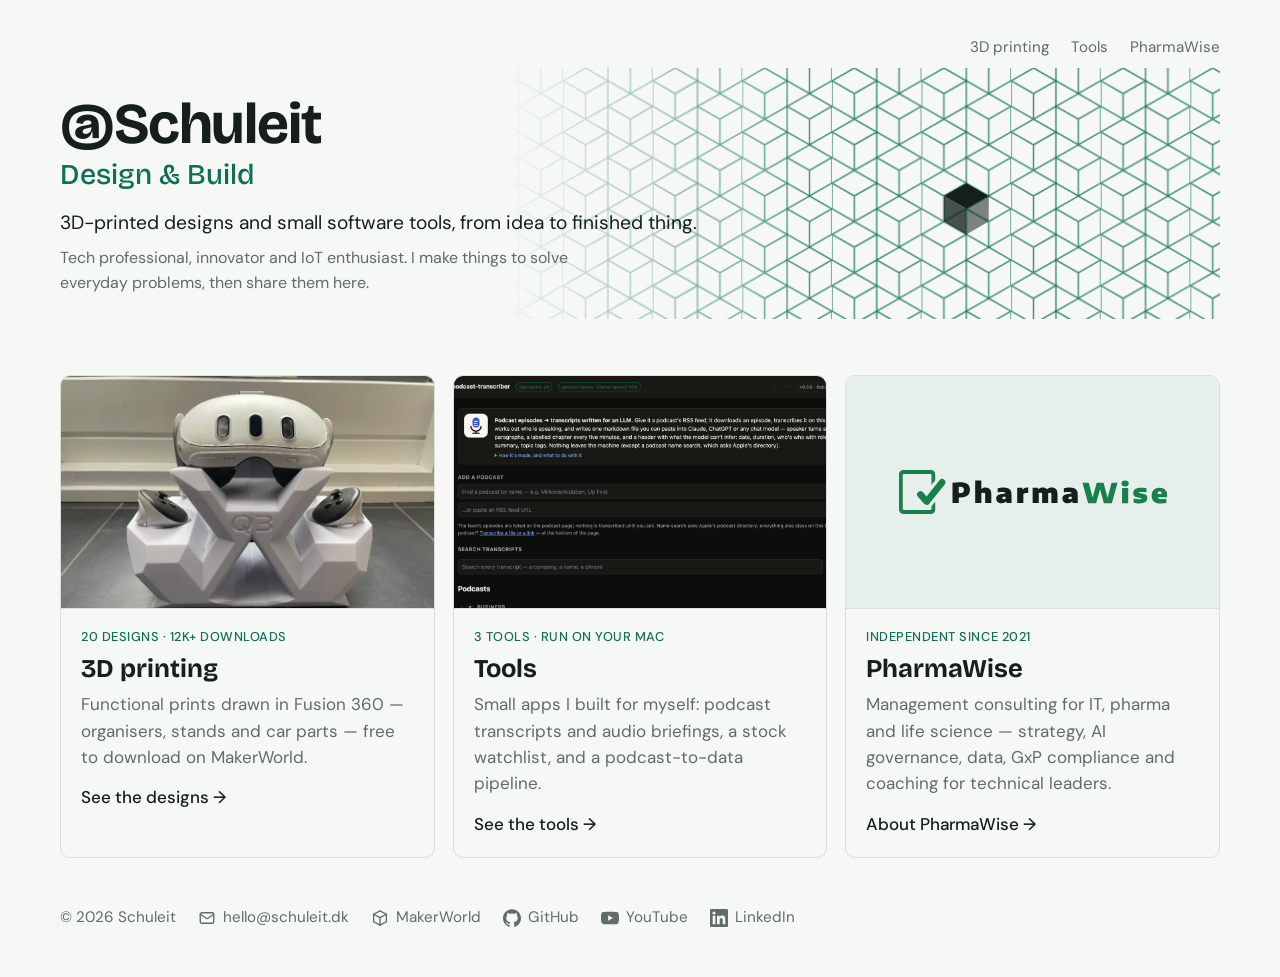
==== index.html @ fc560d5f "Split the one-pager into a front door and section pages - index.html: hero + three doors (3D printin" ====
<!DOCTYPE html>
<html lang="en">
<head>
  <meta charset="UTF-8">
  <meta name="viewport" content="width=device-width, initial-scale=1">
  <title>@Schuleit · Design &amp; Build</title>
  <meta name="description" content="Alex Schuleit — 3D-printed designs, small software tools, and PharmaWise consulting for IT, pharma and life science.">

  <link rel="preconnect" href="https://fonts.googleapis.com">
  <link rel="preconnect" href="https://fonts.gstatic.com" crossorigin>
  <link href="https://fonts.googleapis.com/css2?family=Bricolage+Grotesque:opsz,wght@12..96,500;12..96,700&family=DM+Sans:ital,wght@0,400;0,500;1,400&display=swap" rel="stylesheet">
  <link rel="stylesheet" href="/site.css">
</head>
<body>
  <div class="wrap">
    <nav class="topnav" aria-label="Site">
      <a class="home" href="/" aria-current="page">@Schuleit</a>
      <a href="/3d-printing/">3D printing</a>
      <a href="/tools/">Tools</a>
      <a href="/pharmawise/">PharmaWise</a>
    </nav>

    <header>
      <div class="grid-bg" aria-hidden="true">
        <svg viewBox="0 0 700 236" preserveAspectRatio="xMaxYMid slice">
          <defs>
            <pattern id="cubes" width="84" height="48" patternUnits="userSpaceOnUse">
              <path class="cubes" d="M21 0 L42 12 L21 24 L0 12 Z M0 12 L21 24 L21 48 L0 36 Z M42 12 L21 24 L21 48 L42 36 Z"/>
              <path class="cubes" d="M63 24 L84 36 L63 48 L42 36 Z M42 36 L63 48 L63 72 L42 60 Z M84 36 L63 48 L63 72 L84 60 Z"/>
              <path class="cubes" d="M63 -24 L84 -12 L63 0 L42 -12 Z M42 -12 L63 0 L63 24 L42 12 Z M84 -12 L63 0 L63 24 L84 12 Z"/>
            </pattern>
          </defs>
          <rect width="700" height="236" fill="url(#cubes)"/>
          <!-- the one lit cube -->
          <g transform="translate(441 108)">
            <path class="lit-top" d="M21 0 L42 12 L21 24 L0 12 Z"/>
            <path class="lit-l" d="M0 12 L21 24 L21 48 L0 36 Z"/>
            <path class="lit-r" d="M42 12 L21 24 L21 48 L42 36 Z"/>
          </g>
        </svg>
      </div>
      <h1>@Schuleit <span class="sub">Design &amp; Build</span></h1>
      <p class="lead">3D-printed designs and small software tools, from idea to finished thing.</p>
      <p class="bio">Tech professional, innovator and IoT enthusiast. I make things to solve everyday problems, then share them here.</p>
    </header>

    <ul class="doors">
      <li>
        <a href="/3d-printing/">
          <div class="pic"><img src="/img/quest-stand.webp" alt="Printed Meta Quest 2/3 stand" loading="lazy"></div>
          <div class="body">
            <span class="fact"><span class="mw-models">20</span> designs · <span class="mw-downloads">12k+</span> downloads</span>
            <h2>3D printing</h2>
            <p>Functional prints drawn in Fusion 360 — organisers, stands and car parts — free to download on MakerWorld.</p>
            <span class="go">See the designs →</span>
          </div>
        </a>
      </li>
      <li>
        <a href="/tools/">
          <div class="pic"><img src="/img/podcast-transcriber.png" alt="Podcast Transcriber web interface" loading="lazy"></div>
          <div class="body">
            <span class="fact">3 tools · run on your Mac</span>
            <h2>Tools</h2>
            <p>Small apps I built for myself: podcast transcripts and audio briefings, a stock watchlist, and a podcast-to-data pipeline.</p>
            <span class="go">See the tools →</span>
          </div>
        </a>
      </li>
      <li>
        <a href="/pharmawise/">
          <div class="pic"><svg class="pw-logo" viewBox="328 328 3440 564" role="img" aria-label="PharmaWise"><g transform="translate(328, 328) scale(34.4)" opacity="1"><g transform="scale(0.2214926077625299)" opacity="1"><g transform="translate(-5.004732274724023, -7.011909806100421) scale(0.9786336086671917)" class="pw-green"><path d="M61.611 68.798c-.197.246-.441.431-.658.653v4.498a2.075 2.075 0 0 1-2.07 2.083H13.622a2.085 2.085 0 0 1-2.083-2.083V16.043c0-1.146.939-2.075 2.083-2.075h45.261c1.143 0 2.07.929 2.07 2.075v16.72l6.434-8.071v-10.38c0-3.939-3.211-7.147-7.15-7.147h-47.97c-3.938 0-7.153 3.208-7.153 7.147v61.373c0 3.943 3.215 7.15 7.153 7.15h47.97c3.939 0 7.15-3.207 7.15-7.15V61.546l-5.776 7.252z"></path><path d="M52.627 67.384a5.778 5.778 0 0 1-4.348-1.993l-10.637-12.32a5.737 5.737 0 0 1 .601-8.094 5.733 5.733 0 0 1 8.093.588l6.109 7.075 22.217-27.854a5.715 5.715 0 0 1 8.061-.913 5.724 5.724 0 0 1 .912 8.063L57.113 65.21a5.755 5.755 0 0 1-4.373 2.174h-.113z"></path></g><g transform="translate(380.4523319110272, 55.85113451088905) scale(1)" class="pw-green"><path d="M-22.77 -34.53L-29.42 -9.17L-36.16 -34.53L-47.74 -34.53L-54.71 -9.64L-61.06 -34.53L-71.74 -34.53L-62.23 0L-48.79 0L-42.09 -23.52L-35.7 0L-22.24 0L-12.74 -34.53Z M-5.13 0L5.23 0L5.23 -25.66L-5.13 -25.66ZM-6.11 -33.08C-6.11 -29.8 -4.06 -28.16 0.05 -28.16C4.15 -28.16 6.21 -29.8 6.21 -33.08C6.21 -36.37 4.15 -38.01 0.05 -38.01C-4.06 -38.01 -6.11 -36.37 -6.11 -33.08Z M18.97 0.2C20.66 0.41 22.4 0.51 24.17 0.51C26.96 0.51 29.34 0.16 31.33 -0.54C33.33 -1.24 34.84 -2.24 35.88 -3.56C36.93 -4.87 37.45 -6.44 37.45 -8.26C37.45 -10.7 36.8 -12.51 35.51 -13.68C34.22 -14.86 32.28 -15.63 29.7 -16.01L24.64 -16.75C24.12 -16.83 23.77 -16.93 23.58 -17.07C23.38 -17.2 23.28 -17.38 23.28 -17.62C23.28 -18.04 23.62 -18.37 24.29 -18.63C24.96 -18.89 26.24 -19.02 28.14 -19.02C29.48 -19.02 30.86 -18.93 32.28 -18.75C33.7 -18.57 34.94 -18.33 36 -18.04L36 -25.13C34.96 -25.41 33.71 -25.64 32.26 -25.82C30.8 -26 29.37 -26.08 27.95 -26.08C23.16 -26.08 19.58 -25.31 17.2 -23.76C14.82 -22.22 13.63 -20.05 13.63 -17.27C13.63 -15.06 14.24 -13.32 15.48 -12.05C16.72 -10.78 18.7 -9.95 21.42 -9.57L26.46 -8.82C26.99 -8.74 27.34 -8.63 27.52 -8.49C27.7 -8.35 27.79 -8.14 27.79 -7.86C27.79 -7.44 27.5 -7.12 26.94 -6.89C26.37 -6.67 25.38 -6.56 23.98 -6.56C22.32 -6.56 20.64 -6.67 18.96 -6.89C17.27 -7.12 15.74 -7.43 14.37 -7.82L14.37 -0.7C15.74 -0.31 17.27 -0.01 18.97 0.2Z M71.02 -10.03L71.02 -12.46C71.02 -15.31 70.54 -17.74 69.59 -19.77C68.63 -21.8 67.2 -23.36 65.31 -24.45C63.41 -25.54 61.07 -26.08 58.28 -26.08C55.34 -26.08 52.85 -25.55 50.79 -24.47C48.74 -23.4 47.19 -21.87 46.14 -19.87C45.09 -17.87 44.56 -15.51 44.56 -12.79C44.56 -9.71 45.14 -7.19 46.28 -5.24C47.42 -3.29 49.19 -1.84 51.59 -0.9C53.98 0.04 57.09 0.51 60.92 0.51C63.78 0.51 66.6 0.26 69.39 -0.23L69.39 -7.56C66.87 -7.14 64.57 -6.93 62.51 -6.93C60.58 -6.93 59.08 -7.03 58.01 -7.23C56.95 -7.44 56.18 -7.75 55.7 -8.19C55.23 -8.62 54.94 -9.24 54.83 -10.03ZM55.61 -18.88C56.15 -19.54 56.99 -19.88 58.14 -19.88C59.28 -19.88 60.11 -19.54 60.64 -18.88C61.17 -18.21 61.46 -17.09 61.5 -15.54L54.76 -15.54C54.79 -17.09 55.07 -18.21 55.61 -18.88Z"></path></g><g transform="translate(195.15620196954745, 55.45890189430405) scale(1)" class="pw-ink"><path d="M-105.17 -33.83L-105.17 0L-94.57 0L-94.57 -9.15C-94 -9.15 -93.56 -9.14 -93.27 -9.12L-91.85 -9.1C-86.59 -9.1 -82.59 -10.19 -79.86 -12.37C-77.13 -14.54 -75.77 -17.77 -75.77 -22.05C-75.77 -26.5 -77.19 -29.77 -80.03 -31.86C-82.87 -33.95 -87.21 -35 -93.06 -35C-97.06 -35 -101.09 -34.61 -105.17 -33.83ZM-88.49 -17.14C-89.33 -16.79 -90.41 -16.61 -91.75 -16.61C-92.76 -16.61 -93.7 -16.67 -94.57 -16.8L-94.57 -27.27C-93.84 -27.4 -93 -27.46 -92.03 -27.46C-89.93 -27.46 -88.4 -27.03 -87.44 -26.18C-86.47 -25.32 -85.99 -23.94 -85.99 -22.03C-85.99 -20.69 -86.19 -19.63 -86.61 -18.84C-87.02 -18.05 -87.65 -17.49 -88.49 -17.14Z M-66.97 -37.7L-66.97 0L-56.61 0L-56.61 -16.03C-56.19 -16.43 -55.66 -16.76 -55 -17.01C-54.35 -17.26 -53.67 -17.38 -52.97 -17.38C-52.03 -17.38 -51.32 -17.14 -50.86 -16.65C-50.4 -16.16 -50.17 -15.31 -50.17 -14.12L-50.17 0L-39.82 0L-39.82 -14.77C-39.82 -17.37 -40.22 -19.51 -41.04 -21.2C-41.86 -22.88 -42.97 -24.12 -44.37 -24.91C-45.77 -25.69 -47.37 -26.08 -49.19 -26.08C-50.59 -26.08 -51.89 -25.85 -53.08 -25.38C-54.27 -24.92 -55.3 -24.24 -56.17 -23.35L-56.61 -23.35L-56.61 -37.7Z M-11.63 -24.92C-13.65 -25.7 -16.36 -26.08 -19.75 -26.08C-21.21 -26.08 -22.78 -25.99 -24.46 -25.79C-26.14 -25.6 -27.7 -25.31 -29.13 -24.94L-29.13 -17.55C-27.99 -17.87 -26.74 -18.12 -25.37 -18.3C-24 -18.48 -22.77 -18.57 -21.66 -18.57C-19.77 -18.57 -18.39 -18.36 -17.52 -17.94C-16.66 -17.52 -16.13 -16.81 -15.95 -15.8L-19.4 -15.63C-23.6 -15.41 -26.69 -14.6 -28.66 -13.19C-30.64 -11.79 -31.63 -9.8 -31.63 -7.23C-31.63 -5.74 -31.26 -4.41 -30.54 -3.23C-29.82 -2.06 -28.76 -1.14 -27.36 -0.48C-25.96 0.18 -24.26 0.51 -22.27 0.51C-19.21 0.51 -16.92 -0.4 -15.41 -2.24L-14.97 -2.24L-14.27 0L-5.75 0L-5.75 -13.81C-5.75 -16.89 -6.23 -19.32 -7.17 -21.09C-8.12 -22.87 -9.61 -24.14 -11.63 -24.92ZM-15.85 -6.91C-16.63 -6.49 -17.61 -6.28 -18.79 -6.28C-19.65 -6.28 -20.3 -6.44 -20.75 -6.78C-21.2 -7.11 -21.43 -7.58 -21.43 -8.17C-21.43 -8.82 -21.19 -9.33 -20.7 -9.69C-20.21 -10.06 -19.41 -10.27 -18.3 -10.34L-15.85 -10.45Z M3.74 -25.66L3.74 0L14.1 0L14.1 -15.26C14.62 -15.79 15.36 -16.2 16.34 -16.5C17.32 -16.79 18.34 -16.94 19.4 -16.94C20.58 -16.94 21.54 -16.86 22.27 -16.71L22.27 -25.9C21.49 -26.02 20.75 -26.08 20.05 -26.08C18.53 -26.08 17.2 -25.8 16.08 -25.22C14.95 -24.65 14.06 -23.77 13.4 -22.59L12.96 -22.59L12.14 -25.66Z M68.98 -23.32C67.24 -25.16 64.86 -26.08 61.84 -26.08C60.36 -26.08 58.93 -25.83 57.55 -25.31C56.16 -24.8 54.89 -24.01 53.72 -22.94C52.91 -23.99 51.91 -24.78 50.72 -25.3C49.53 -25.82 48.2 -26.08 46.72 -26.08C45.17 -26.08 43.76 -25.85 42.51 -25.37C41.26 -24.9 40.18 -24.22 39.28 -23.33L38.84 -23.33L38.18 -25.66L29.71 -25.66L29.71 0L40.07 0L40.07 -16.03C40.41 -16.43 40.87 -16.76 41.44 -17.01C42 -17.26 42.62 -17.38 43.29 -17.38C44.12 -17.38 44.73 -17.14 45.12 -16.66C45.52 -16.18 45.72 -15.34 45.72 -14.16L45.72 0L55.87 0L55.87 -15C55.87 -15.36 55.85 -15.85 55.82 -16.47C56.55 -17.08 57.5 -17.38 58.67 -17.38C59.49 -17.38 60.13 -17.14 60.58 -16.65C61.03 -16.16 61.26 -15.33 61.26 -14.16L61.26 0L71.59 0L71.59 -14.75C71.59 -18.62 70.72 -21.48 68.98 -23.32Z M99.75 -24.92C97.73 -25.7 95.03 -26.08 91.64 -26.08C90.17 -26.08 88.6 -25.99 86.92 -25.79C85.24 -25.6 83.69 -25.31 82.26 -24.94L82.26 -17.55C83.39 -17.87 84.64 -18.12 86.01 -18.3C87.38 -18.48 88.62 -18.57 89.72 -18.57C91.62 -18.57 93 -18.36 93.86 -17.94C94.73 -17.52 95.25 -16.81 95.44 -15.8L91.99 -15.63C87.79 -15.41 84.7 -14.6 82.72 -13.19C80.75 -11.79 79.76 -9.8 79.76 -7.23C79.76 -5.74 80.12 -4.41 80.84 -3.23C81.57 -2.06 82.63 -1.14 84.03 -0.48C85.43 0.18 87.12 0.51 89.12 0.51C92.18 0.51 94.47 -0.4 95.97 -2.24L96.42 -2.24L97.12 0L105.63 0L105.63 -13.81C105.63 -16.89 105.16 -19.32 104.21 -21.09C103.26 -22.87 101.78 -24.14 99.75 -24.92ZM95.53 -6.91C94.75 -6.49 93.77 -6.28 92.59 -6.28C91.74 -6.28 91.08 -6.44 90.63 -6.78C90.18 -7.11 89.96 -7.58 89.96 -8.17C89.96 -8.82 90.2 -9.33 90.69 -9.69C91.18 -10.06 91.98 -10.27 93.08 -10.34L95.53 -10.45Z"></path></g></g></g></svg></div>
          <div class="body">
            <span class="fact">Independent since 2021</span>
            <h2>PharmaWise</h2>
            <p>Management consulting for IT, pharma and life science — strategy, AI governance, data, GxP compliance and coaching for technical leaders.</p>
            <span class="go">About PharmaWise →</span>
          </div>
        </a>
      </li>
    </ul>

    <footer>
      <span>© 2026 Schuleit</span>
      <a href="mailto:hello@schuleit.dk">
        <svg viewBox="0 0 24 24" fill="none" stroke="currentColor" stroke-width="1.8" stroke-linecap="round" stroke-linejoin="round" aria-hidden="true"><rect x="3" y="5" width="18" height="14" rx="2"/><path d="m3 7 9 6 9-6"/></svg>
        hello@schuleit.dk
      </a>
      <a href="https://makerworld.com/en/@schuleit" target="_blank" rel="noopener">
        <svg viewBox="0 0 24 24" fill="none" stroke="currentColor" stroke-width="1.8" stroke-linecap="round" stroke-linejoin="round" aria-hidden="true"><path d="M12 2.5 3.5 7v10L12 21.5l8.5-4.5V7Z"/><path d="M3.5 7 12 11.5 20.5 7"/><path d="M12 11.5v10"/></svg>
        MakerWorld
      </a>
      <a href="https://github.com/Schuleit" target="_blank" rel="noopener">
        <svg viewBox="0 0 24 24" fill="currentColor" aria-hidden="true"><path d="M12 .297c-6.63 0-12 5.373-12 12 0 5.303 3.438 9.8 8.205 11.385.6.113.82-.258.82-.577 0-.285-.01-1.04-.015-2.04-3.338.724-4.042-1.61-4.042-1.61C4.422 18.07 3.633 17.7 3.633 17.7c-1.087-.744.084-.729.084-.729 1.205.084 1.838 1.236 1.838 1.236 1.07 1.835 2.809 1.305 3.495.998.108-.776.417-1.305.76-1.605-2.665-.3-5.466-1.332-5.466-5.93 0-1.31.465-2.38 1.235-3.22-.135-.303-.54-1.523.105-3.176 0 0 1.005-.322 3.3 1.23.96-.267 1.98-.399 3-.405 1.02.006 2.04.138 3 .405 2.28-1.552 3.285-1.23 3.285-1.23.645 1.653.24 2.873.12 3.176.765.84 1.23 1.91 1.23 3.22 0 4.61-2.805 5.625-5.475 5.92.42.36.81 1.096.81 2.22 0 1.606-.015 2.896-.015 3.286 0 .315.21.69.825.57C20.565 22.092 24 17.592 24 12.297c0-6.627-5.373-12-12-12"/></svg>
        GitHub
      </a>
      <a href="https://www.youtube.com/@3DPrinted42" target="_blank" rel="noopener">
        <svg viewBox="0 0 24 24" fill="currentColor" aria-hidden="true"><path d="M23.498 6.186a3.016 3.016 0 0 0-2.122-2.136C19.505 3.545 12 3.545 12 3.545s-7.505 0-9.377.505A3.017 3.017 0 0 0 .502 6.186C0 8.07 0 12 0 12s0 3.93.502 5.814a3.016 3.016 0 0 0 2.122 2.136c1.871.505 9.376.505 9.376.505s7.505 0 9.377-.505a3.015 3.015 0 0 0 2.122-2.136C24 15.93 24 12 24 12s0-3.93-.502-5.814zM9.545 15.568V8.432L15.818 12l-6.273 3.568z"/></svg>
        YouTube
      </a>
      <a href="https://www.linkedin.com/company/schuleit-design-build/" target="_blank" rel="noopener">
        <svg viewBox="0 0 24 24" fill="currentColor" aria-hidden="true"><path d="M20.447 20.452h-3.554v-5.569c0-1.328-.027-3.037-1.852-3.037-1.853 0-2.136 1.445-2.136 2.939v5.667H9.351V9h3.414v1.561h.046c.477-.9 1.637-1.85 3.37-1.85 3.601 0 4.267 2.37 4.267 5.455v6.286zM5.337 7.433a2.062 2.062 0 0 1-2.063-2.065 2.064 2.064 0 1 1 2.063 2.065zm1.782 13.019H3.555V9h3.564v11.452zM22.225 0H1.771C.792 0 0 .774 0 1.729v20.542C0 23.227.792 24 1.771 24h20.451C23.2 24 24 23.227 24 22.271V1.729C24 .774 23.2 0 22.222 0h.003z"/></svg>
        LinkedIn
      </a>
    </footer>

  </div>
</body>
</html>
---- site.css ----
/* schuleit.dk — shared styles for the front page, /3d-printing/ and /tools/.
   PharmaWise (/pharmawise/) has its own styles. */

    /* ---- Colours: change these to restyle the whole page ---- */
    :root {
      --bg: #f6f8f6;
      --ink: #15201d;
      --muted: #5f6c68;
      --line: #d9e0dc;
      --accent: #0f6e56;
      --accent-ink: #ffffff;
      --tag-bg: #e6efeb;
      color-scheme: light dark;
    }
    @media (prefers-color-scheme: dark) {
      :root {
        --bg: #101614;
        --ink: #e9eeeb;
        --muted: #9aa8a2;
        --line: #26302c;
        --accent: #4fc39e;
        --accent-ink: #0b1411;
        --tag-bg: #1a2622;
      }
    }

    * { box-sizing: border-box; }
    html, body { margin: 0; }
    body {
      background: var(--bg);
      color: var(--ink);
      font-family: "DM Sans", system-ui, -apple-system, "Segoe UI", sans-serif;
      font-size: 17px;
      line-height: 1.55;
      -webkit-font-smoothing: antialiased;
    }
    a { color: inherit; }
    a:focus-visible, .button:focus-visible { outline: 2px solid var(--accent); outline-offset: 3px; }

    .wrap {
      max-width: 1200px;
      margin: 0 auto;
      padding-block: 64px 48px;
      padding-inline: 20px;
    }

    /* ---- Header ---- */
    header {
      position: relative;
      padding-block: 28px 24px;
      min-height: 236px;
      display: grid;
      align-content: center;
    }
    header > * { position: relative; }
    .grid-bg {
      position: absolute;
      inset: 0 0 0 auto;
      width: 62%;
      height: 100%;
      pointer-events: none;
      -webkit-mask-image: linear-gradient(90deg, transparent 0%, #000 45%, #000 100%);
              mask-image: linear-gradient(90deg, transparent 0%, #000 45%, #000 100%);
    }
    .grid-bg svg { width: 100%; height: 100%; display: block; }
    .grid-bg .cubes { stroke: var(--accent); stroke-width: 1.4; fill: none; opacity: .75; }
    .grid-bg .lit-top { fill: var(--ink); }
    .grid-bg .lit-l { fill: var(--ink); opacity: .78; }
    .grid-bg .lit-r { fill: var(--ink); opacity: .55; }
    @media (max-width: 640px) {
      header { min-height: 0; padding-block: 150px 8px; }
      .grid-bg { width: 100%; height: 150px; inset: 0 0 auto 0;
        -webkit-mask-image: linear-gradient(180deg, #000 0%, #000 55%, transparent 100%);
                mask-image: linear-gradient(180deg, #000 0%, #000 55%, transparent 100%); }
    }
    header h1 {
      font-family: "Bricolage Grotesque", "DM Sans", system-ui, sans-serif;
      font-weight: 700;
      font-size: clamp(2.4rem, 7vw, 3.6rem);
      line-height: 1;
      letter-spacing: -0.02em;
      margin: 0 0 18px;
      text-wrap: balance;
    }
    header h1 .sub {
      display: block;
      font-weight: 500;
      font-size: 0.5em;
      letter-spacing: 0;
      color: var(--accent);
      margin-top: 8px;
    }
    header p {
      margin: 0;
      max-width: 34em;
      color: var(--muted);
      font-size: 1.1rem;
    }
    header .lead { color: var(--ink); font-size: 1.2rem; margin-bottom: 8px; }
    header .bio { font-size: 1rem; }

    /* ---- Sections ---- */
    section { margin-top: 64px; }
    section h2 {
      font-family: "Bricolage Grotesque", "DM Sans", system-ui, sans-serif;
      font-weight: 700;
      font-size: clamp(1.7rem, 3.2vw, 2.1rem);
      line-height: 1.1;
      letter-spacing: -0.01em;
      margin: 0 0 6px;
      padding-bottom: 12px;
      border-bottom: 1px solid var(--line);
    }
    .apps {
      list-style: none;
      margin: 0;
      padding: 0;
      border-top: 1px solid var(--line);
    }
    .note + .apps { border-top: 0; }
    .app {
      display: grid;
      grid-template-columns: 1fr auto;
      gap: 6px 24px;
      align-items: start;
      padding-block: 26px;
      border-bottom: 1px solid var(--line);
    }
    .app.has-thumb { grid-template-columns: 300px 1fr auto; }
    .thumb {
      grid-column: 1;
      grid-row: 1 / span 3;
      margin: 0;
      width: 300px;
      max-width: 100%;
      aspect-ratio: 1200 / 694;
      overflow: hidden;
      border-radius: 6px;
      border: 1px solid var(--line);
      background: var(--tag-bg);
    }
    .thumb img { display: block; width: 100%; height: 100%; object-fit: cover; object-position: top left; }
    .thumb-logo { display: grid; place-items: center; padding: 8% 10%; background: var(--tag-bg); }
    .pw-logo { width: 100%; height: auto; }
    .pw-logo .pw-green { fill: #18814b; }
    .pw-logo .pw-ink { fill: var(--ink); }
    @media (prefers-color-scheme: dark) { .pw-logo .pw-green { fill: #3fae76; } }
    .app.has-thumb h3, .app.has-thumb p, .app.has-thumb .tags { grid-column: 2; }
    .app.has-thumb .button { grid-column: 3; }
    .app h3 {
      font-family: "Bricolage Grotesque", "DM Sans", system-ui, sans-serif;
      font-weight: 500;
      font-size: 1.5rem;
      line-height: 1.15;
      margin: 0;
    }
    .app h3 a { text-decoration: none; }
    .app h3 a:hover { color: var(--accent); }
    .app p { margin: 0; color: var(--muted); grid-column: 1; max-width: 62ch; }
    .tags {
      grid-column: 1;
      display: flex;
      flex-wrap: wrap;
      gap: 6px;
      margin-top: 4px;
    }
    .tag {
      font-size: 0.78rem;
      font-weight: 500;
      letter-spacing: 0.04em;
      text-transform: uppercase;
      color: var(--muted);
      background: var(--tag-bg);
      border-radius: 4px;
      padding: 3px 8px;
    }
    .button {
      grid-column: 2;
      grid-row: 1 / span 3;
      align-self: center;
      white-space: nowrap;
      text-decoration: none;
      font-weight: 500;
      font-size: 0.95rem;
      color: var(--accent-ink);
      background: var(--accent);
      border-radius: 6px;
      padding: 10px 16px;
    }
    .button:hover { filter: brightness(1.08); }
    .soon { background: transparent; color: var(--ink); border: 1px solid var(--line); }
    a.soon:hover { color: var(--accent); border-color: var(--accent); filter: none; }

    @media (max-width: 640px) {
      .app, .app.has-thumb { grid-template-columns: 1fr; }
      .thumb { grid-row: auto; width: 100%; margin-bottom: 6px; }
      .app.has-thumb h3, .app.has-thumb p, .app.has-thumb .tags, .app .button, .app.has-thumb .button {
        grid-column: 1; grid-row: auto;
      }
      .button { justify-self: start; margin-top: 10px; }
    }

    /* ---- MakerWorld ---- */
    .maker {
      display: grid;
      grid-template-columns: 72px 1fr auto;
      gap: 6px 20px;
      align-items: center;
      padding-block: 26px 22px;
    }
    .avatar {
      grid-row: 1 / span 2;
      width: 72px; height: 72px;
      border-radius: 50%;
      object-fit: cover;
      border: 1px solid var(--line);
    }
    .maker h3 {
      font-family: "Bricolage Grotesque", "DM Sans", system-ui, sans-serif;
      font-weight: 500;
      font-size: 1.35rem;
      line-height: 1.15;
      margin: 0;
      align-self: end;
    }
    .maker h3 a { text-decoration: none; }
    .maker h3 a:hover { color: var(--accent); }
    .maker .stats { margin: 0; color: var(--muted); align-self: start; font-size: 0.95rem; }
    .maker .button { grid-column: 3; grid-row: 1 / span 2; align-self: center; }
    .models {
      list-style: none;
      margin: 0 0 22px;
      padding: 0;
      display: grid;
      grid-template-columns: repeat(4, 1fr);
      gap: 14px;
    }
    .models a {
      display: block;
      text-decoration: none;
      color: inherit;
    }
    .models figure { margin: 0; }
    .models img {
      display: block;
      width: 100%;
      aspect-ratio: 4 / 3;
      object-fit: cover;
      border-radius: 6px;
      border: 1px solid var(--line);
      background: var(--tag-bg);
    }
    .models figcaption { margin-top: 8px; font-size: 0.9rem; line-height: 1.35; }
    .models a:hover figcaption { color: var(--accent); }
    .models .dl { display: block; color: var(--muted); font-size: 0.8rem; margin-top: 2px; font-variant-numeric: tabular-nums; }
    @media (max-width: 640px) {
      .maker { grid-template-columns: 56px 1fr; }
      .avatar { width: 56px; height: 56px; }
      .maker .button { grid-column: 1 / -1; grid-row: auto; justify-self: start; margin-top: 8px; }
      .models { grid-template-columns: repeat(2, 1fr); }
    }

    .kit {
      list-style: none;
      margin: 0 0 22px;
      padding: 0;
      display: grid;
      grid-template-columns: repeat(3, 1fr);
      gap: 14px;
    }
    .kit li {
      display: grid;
      gap: 12px;
      align-content: start;
      padding: 14px;
      border: 1px solid var(--line);
      border-radius: 8px;
    }
    .kit .yt {
      display: grid;
      place-items: center;
      width: 64px; height: 64px;
      border-radius: 6px;
      background: var(--tag-bg);
      color: #ff0033;
    }
    .kit .yt svg { width: 32px; height: 32px; }
    .kit .clip {
      position: relative;
      display: block;
      width: 140px;
      max-width: 100%;
      aspect-ratio: 16 / 9;
      margin-top: 8px;
      border-radius: 6px;
      overflow: hidden;
      background: var(--tag-bg);
    }
    .kit .clip img { width: 100%; height: 100%; object-fit: cover; border-radius: 0; }
    .kit .clip svg {
      position: absolute;
      left: 50%; top: 50%;
      width: 28px; height: 28px;
      transform: translate(-50%, -50%);
      color: #fff;
      filter: drop-shadow(0 1px 4px rgba(0,0,0,.6));
      transition: color .15s;
    }
    .kit .clip:hover svg { color: #ff0033; }
    .kit img {
      width: 64px; height: 64px;
      object-fit: cover;
      border-radius: 6px;
      background: var(--tag-bg);
    }
    .kit img.pad { object-fit: contain; padding: 12px; box-sizing: border-box; }
    .kit strong a { text-decoration: none; }
    .kit strong a:hover { color: var(--accent); }
    .kit div { display: grid; gap: 3px; }
    .kit .label {
      justify-self: start;
      margin-bottom: 2px;
      font-size: 0.72rem;
      font-weight: 500;
      letter-spacing: 0.08em;
      text-transform: uppercase;
      color: var(--muted);
      background: var(--tag-bg);
      border-radius: 4px;
      padding: 2px 7px;
    }
    .kit strong { font-weight: 500; font-size: 1rem; line-height: 1.3; }
    .kit .sub { color: var(--muted); font-size: 0.88rem; line-height: 1.4; }
    .kit .sub a { color: var(--ink); text-decoration: underline; text-underline-offset: 3px; }
    .kit .sub a:hover { color: var(--accent); }
    @media (max-width: 720px) { .kit { grid-template-columns: 1fr; } }

    /* ---- Access request ---- */
    .note {
      margin: 0 0 18px;
      color: var(--muted);
      font-size: 0.95rem;
      max-width: 75ch;
    }
    .models + .note { margin: 2px 0 0; }
    .note a { text-decoration: underline; text-underline-offset: 3px; }
    .note a:hover { color: var(--accent); }

    /* ---- Footer ---- */
    footer {
      margin-top: 48px;
      color: var(--muted);
      font-size: 0.95rem;
      display: flex;
      flex-wrap: wrap;
      align-items: center;
      gap: 10px 22px;
    }
    footer a {
      display: inline-flex;
      align-items: center;
      gap: 7px;
      text-decoration: none;
    }
    footer a:hover { color: var(--accent); }
    footer svg { width: 18px; height: 18px; flex: none; }

    /* ---- Site nav ---- */
    .topnav {
      display: flex;
      flex-wrap: wrap;
      align-items: baseline;
      gap: 6px 22px;
      margin: -28px 0 8px;
      font-size: 0.95rem;
    }
    .topnav a { text-decoration: none; color: var(--muted); }
    .topnav a:hover { color: var(--accent); }
    .topnav a[aria-current="page"] { color: var(--ink); }
    .topnav .home {
      font-family: "Bricolage Grotesque", "DM Sans", system-ui, sans-serif;
      font-weight: 700;
      font-size: 1.05rem;
      color: var(--ink);
      margin-right: auto;
    }
    @media (max-width: 640px) { .topnav { margin-top: -40px; gap: 4px 16px; } .topnav .home { flex-basis: 100%; } }

    /* ---- Sub-page header: the front-page hero, shorter ---- */
    header.page-head { min-height: 170px; }
    header.page-head h1 { font-size: clamp(2.1rem, 5.5vw, 3rem); margin-bottom: 12px; }
    @media (max-width: 640px) { header.page-head { padding-block: 120px 4px; } header.page-head .grid-bg { height: 120px; } }

    /* ---- Front page: three doors ---- */
    .doors {
      list-style: none;
      margin: 56px 0 0;
      padding: 0;
      display: grid;
      grid-template-columns: repeat(3, 1fr);
      gap: 18px;
    }
    .doors a {
      display: grid;
      grid-template-rows: auto 1fr;
      height: 100%;
      text-decoration: none;
      color: inherit;
      border: 1px solid var(--line);
      border-radius: 10px;
      overflow: hidden;
      transition: border-color .15s, transform .15s;
    }
    .doors a:hover { border-color: var(--accent); }
    .doors a:hover .go { color: var(--accent); }
    .doors .pic {
      aspect-ratio: 16 / 10;
      background: var(--tag-bg);
      border-bottom: 1px solid var(--line);
      overflow: hidden;
      display: grid;
      place-items: center;
    }
    .doors .pic img { width: 100%; height: 100%; object-fit: cover; object-position: top left; display: block; }
    .doors .pic .pw-logo { width: 72%; height: auto; }
    .doors .body { display: grid; gap: 8px; align-content: start; padding: 18px 20px 20px; }
    .doors h2 {
      font-family: "Bricolage Grotesque", "DM Sans", system-ui, sans-serif;
      font-weight: 700;
      font-size: 1.6rem;
      line-height: 1.1;
      margin: 0;
    }
    .doors p { margin: 0; color: var(--muted); }
    .doors .fact {
      font-size: 0.8rem;
      font-weight: 500;
      letter-spacing: 0.04em;
      text-transform: uppercase;
      color: var(--accent);
      font-variant-numeric: tabular-nums;
    }
    .doors .go { margin-top: 6px; font-weight: 500; color: var(--ink); }
    @media (prefers-reduced-motion: no-preference) { .doors a:hover { transform: translateY(-2px); } }
    @media (max-width: 860px) { .doors { grid-template-columns: 1fr; } .doors .pic { aspect-ratio: 16 / 8; } }

    /* First block on a sub-page sits closer to the page title */
    section.first { margin-top: 28px; }
    /* On the front page the hero already says @Schuleit; the nav keeps only the section links */
    .topnav .home[aria-current="page"] { display: none; }
    .topnav:has(.home[aria-current="page"]) { justify-content: flex-end; }
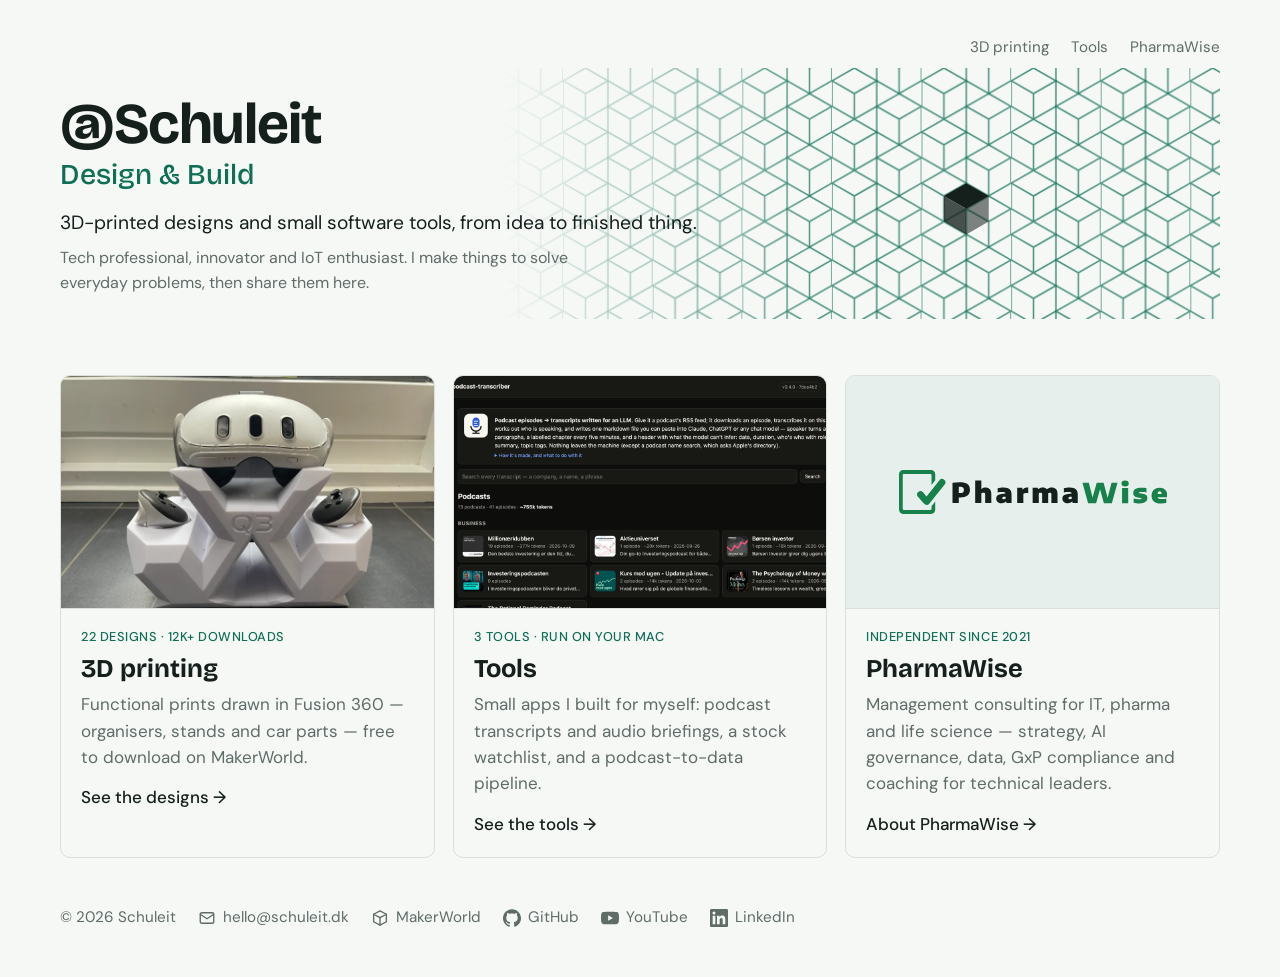
==== commit fc081c98: "MakerWorld figures refreshed Co-Authored-By: Claude Opus 5.5 <noreply@anthropic.com>" ====
--- a/index.html
+++ b/index.html
@@ -49,7 +49,7 @@
         <a href="/3d-printing/">
           <div class="pic"><img src="/img/quest-stand.webp" alt="Printed Meta Quest 2/3 stand" loading="lazy"></div>
           <div class="body">
-            <span class="fact"><span class="mw-models">20</span> designs · <span class="mw-downloads">12k+</span> downloads</span>
+            <span class="fact"><span class="mw-models">22</span> designs · <span class="mw-downloads">12k+</span> downloads</span>
             <h2>3D printing</h2>
             <p>Functional prints drawn in Fusion 360 — organisers, stands and car parts — free to download on MakerWorld.</p>
             <span class="go">See the designs →</span>
--- a/site.css
+++ b/site.css
@@ -449,3 +449,59 @@
     /* On the front page the hero already says @Schuleit; the nav keeps only the section links */
     .topnav .home[aria-current="page"] { display: none; }
     .topnav:has(.home[aria-current="page"]) { justify-content: flex-end; }
+
+    /* ---- 3D printing: contact sheet of the remaining designs, ranked ---- */
+    .sheet-head {
+      font-family: "Bricolage Grotesque", "DM Sans", system-ui, sans-serif;
+      font-weight: 500;
+      font-size: 1.35rem;
+      margin: 40px 0 4px;
+    }
+    .sheet-sub { margin: 0 0 16px; color: var(--muted); font-size: 0.95rem; }
+    .sheet {
+      list-style: none;
+      margin: 0;
+      padding: 0;
+      display: grid;
+      grid-template-columns: repeat(8, 1fr);
+      gap: 16px 12px;
+    }
+    .sheet a { display: grid; gap: 6px; align-content: start; text-decoration: none; color: var(--ink); }
+    .sheet .pic {
+      position: relative;
+      aspect-ratio: 4 / 3;
+      border-radius: 6px;
+      overflow: hidden;
+      border: 1px solid var(--line);
+      background: var(--tag-bg);
+    }
+    .sheet img { width: 100%; height: 100%; object-fit: cover; display: block; }
+    .sheet .r {
+      position: absolute;
+      top: 5px; left: 5px;
+      font-size: 0.7rem;
+      font-weight: 500;
+      padding: 1px 6px;
+      border-radius: 4px;
+      background: rgba(16, 22, 20, .78);
+      color: #e9eeeb;
+      font-variant-numeric: tabular-nums;
+    }
+    .sheet .t {
+      font-size: 0.8rem;
+      line-height: 1.3;
+      display: -webkit-box;
+      -webkit-line-clamp: 2;
+      -webkit-box-orient: vertical;
+      overflow: hidden;
+    }
+    .sheet .n { font-size: 0.75rem; color: var(--muted); font-variant-numeric: tabular-nums; }
+    .sheet a:hover .t { color: var(--accent); }
+    .sheet a:focus-visible { outline: 2px solid var(--accent); outline-offset: 3px; border-radius: 6px; }
+    @media (prefers-reduced-motion: no-preference) {
+      .sheet img { transition: transform .2s; }
+      .sheet a:hover img { transform: scale(1.04); }
+    }
+    .sheet-note { margin: 14px 0 26px; color: var(--muted); font-size: 0.85rem; }
+    @media (max-width: 1000px) { .sheet { grid-template-columns: repeat(4, 1fr); } }
+    @media (max-width: 560px) { .sheet { grid-template-columns: repeat(2, 1fr); } }
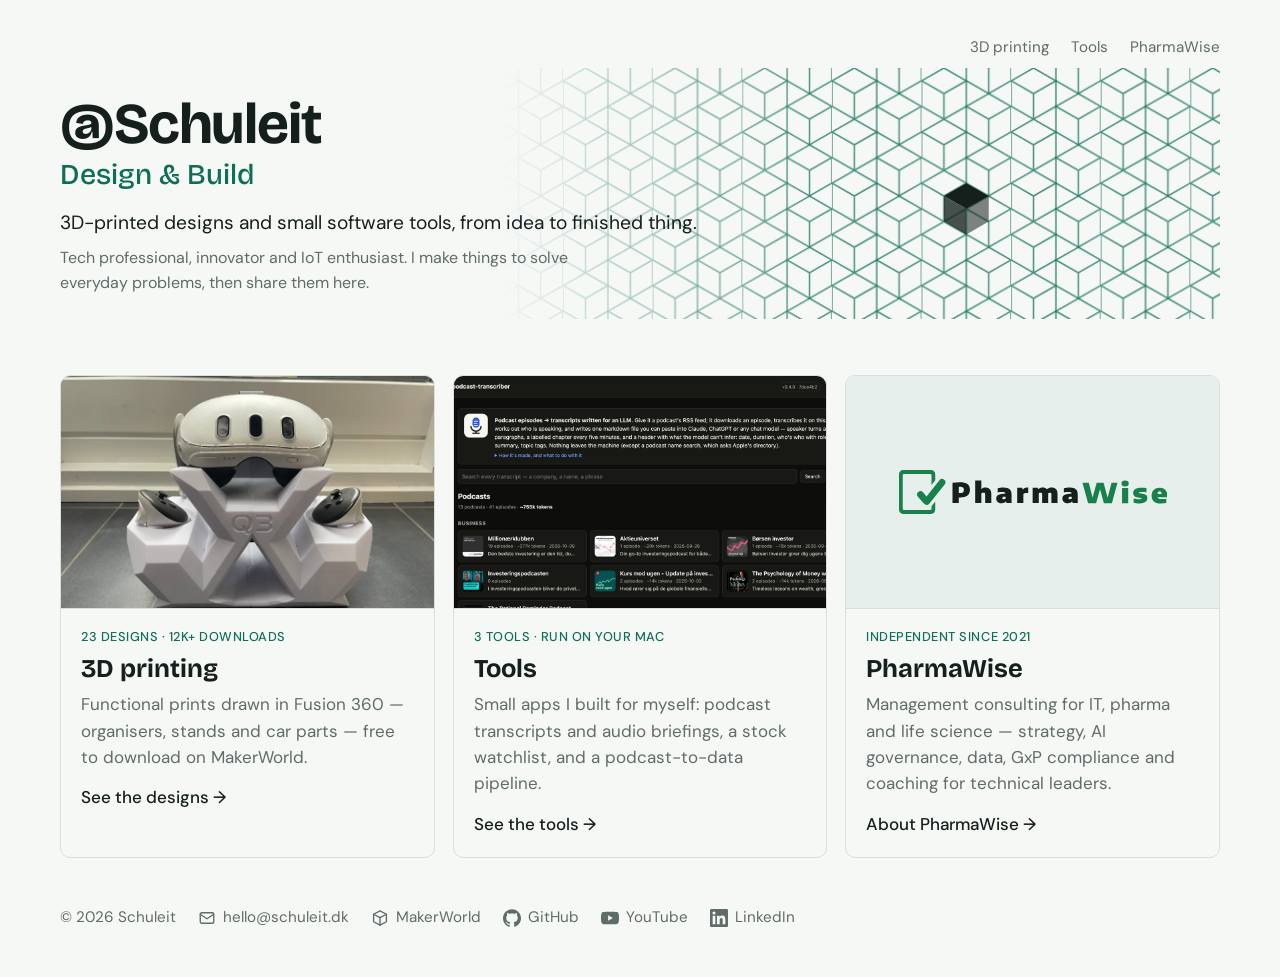
==== commit 807036eb: "MakerWorld figures refreshed Co-Authored-By: Claude Opus 5.5 <noreply@anthropic.com>" ====
--- a/index.html
+++ b/index.html
@@ -49,7 +49,7 @@
         <a href="/3d-printing/">
           <div class="pic"><img src="/img/quest-stand.webp" alt="Printed Meta Quest 2/3 stand" loading="lazy"></div>
           <div class="body">
-            <span class="fact"><span class="mw-models">22</span> designs · <span class="mw-downloads">12k+</span> downloads</span>
+            <span class="fact"><span class="mw-models">23</span> designs · <span class="mw-downloads">12k+</span> downloads</span>
             <h2>3D printing</h2>
             <p>Functional prints drawn in Fusion 360 — organisers, stands and car parts — free to download on MakerWorld.</p>
             <span class="go">See the designs →</span>
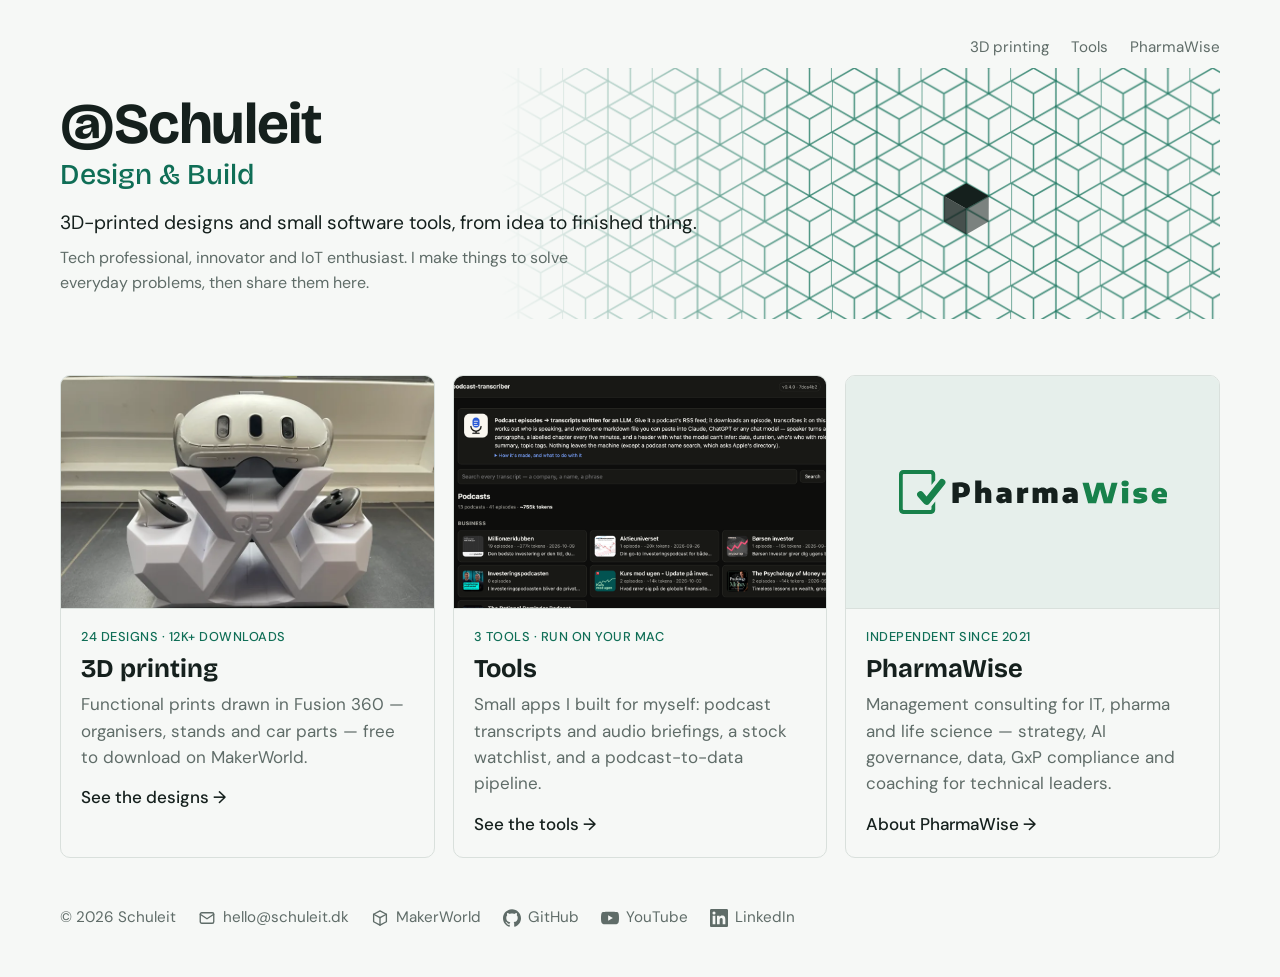
==== commit 73b0c137: "MakerWorld figures refreshed Co-Authored-By: Claude Opus 5.5 <noreply@anthropic.com>" ====
--- a/index.html
+++ b/index.html
@@ -49,7 +49,7 @@
         <a href="/3d-printing/">
           <div class="pic"><img src="/img/quest-stand.webp" alt="Printed Meta Quest 2/3 stand" loading="lazy"></div>
           <div class="body">
-            <span class="fact"><span class="mw-models">23</span> designs · <span class="mw-downloads">12k+</span> downloads</span>
+            <span class="fact"><span class="mw-models">24</span> designs · <span class="mw-downloads">12k+</span> downloads</span>
             <h2>3D printing</h2>
             <p>Functional prints drawn in Fusion 360 — organisers, stands and car parts — free to download on MakerWorld.</p>
             <span class="go">See the designs →</span>
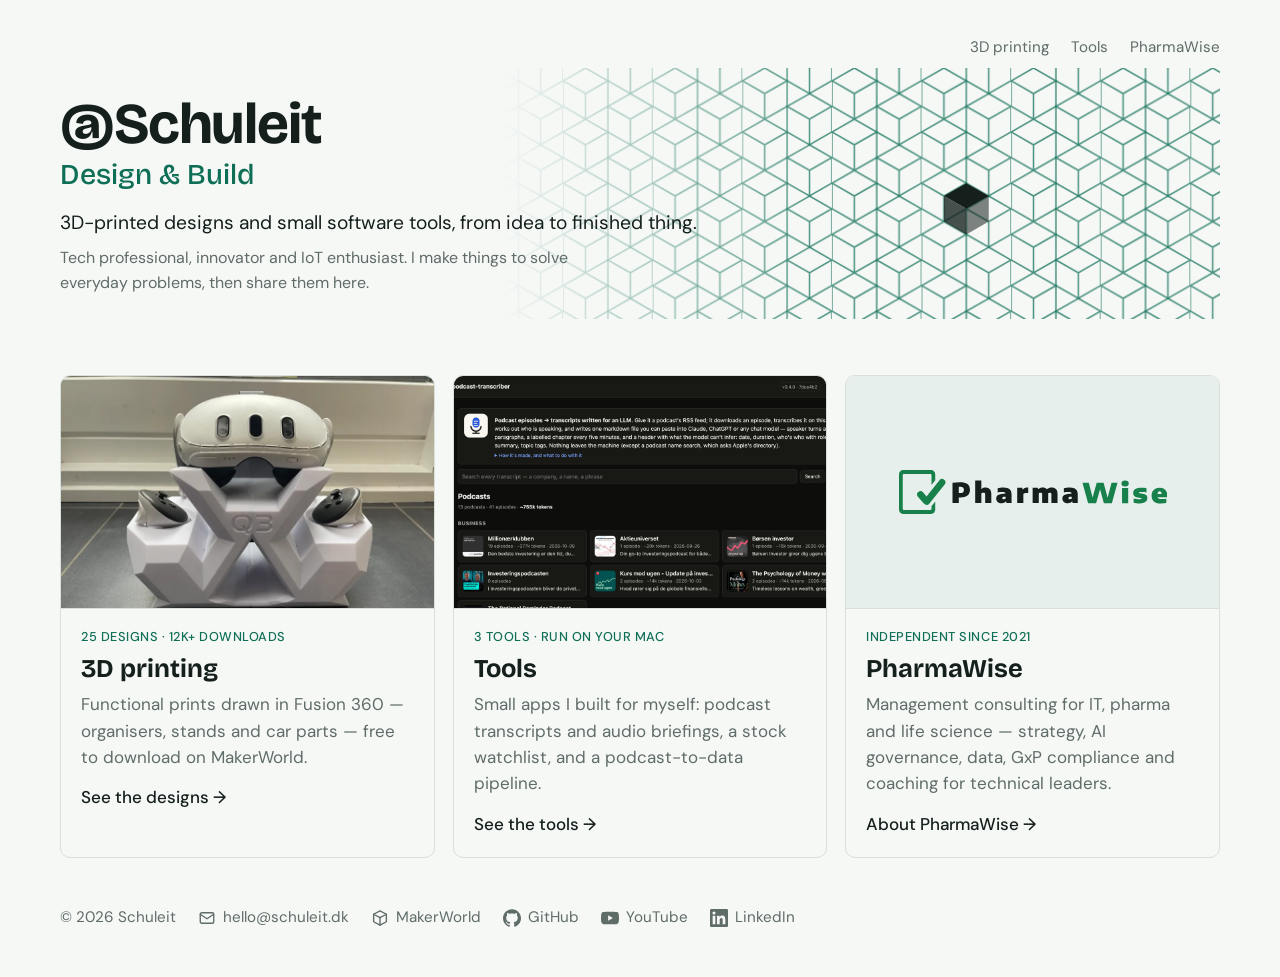
==== commit 441d39a4: "MakerWorld figures refreshed Co-Authored-By: Claude Opus 5.5 <noreply@anthropic.com>" ====
--- a/index.html
+++ b/index.html
@@ -49,7 +49,7 @@
         <a href="/3d-printing/">
           <div class="pic"><img src="/img/quest-stand.webp" alt="Printed Meta Quest 2/3 stand" loading="lazy"></div>
           <div class="body">
-            <span class="fact"><span class="mw-models">24</span> designs · <span class="mw-downloads">12k+</span> downloads</span>
+            <span class="fact"><span class="mw-models">25</span> designs · <span class="mw-downloads">12k+</span> downloads</span>
             <h2>3D printing</h2>
             <p>Functional prints drawn in Fusion 360 — organisers, stands and car parts — free to download on MakerWorld.</p>
             <span class="go">See the designs →</span>
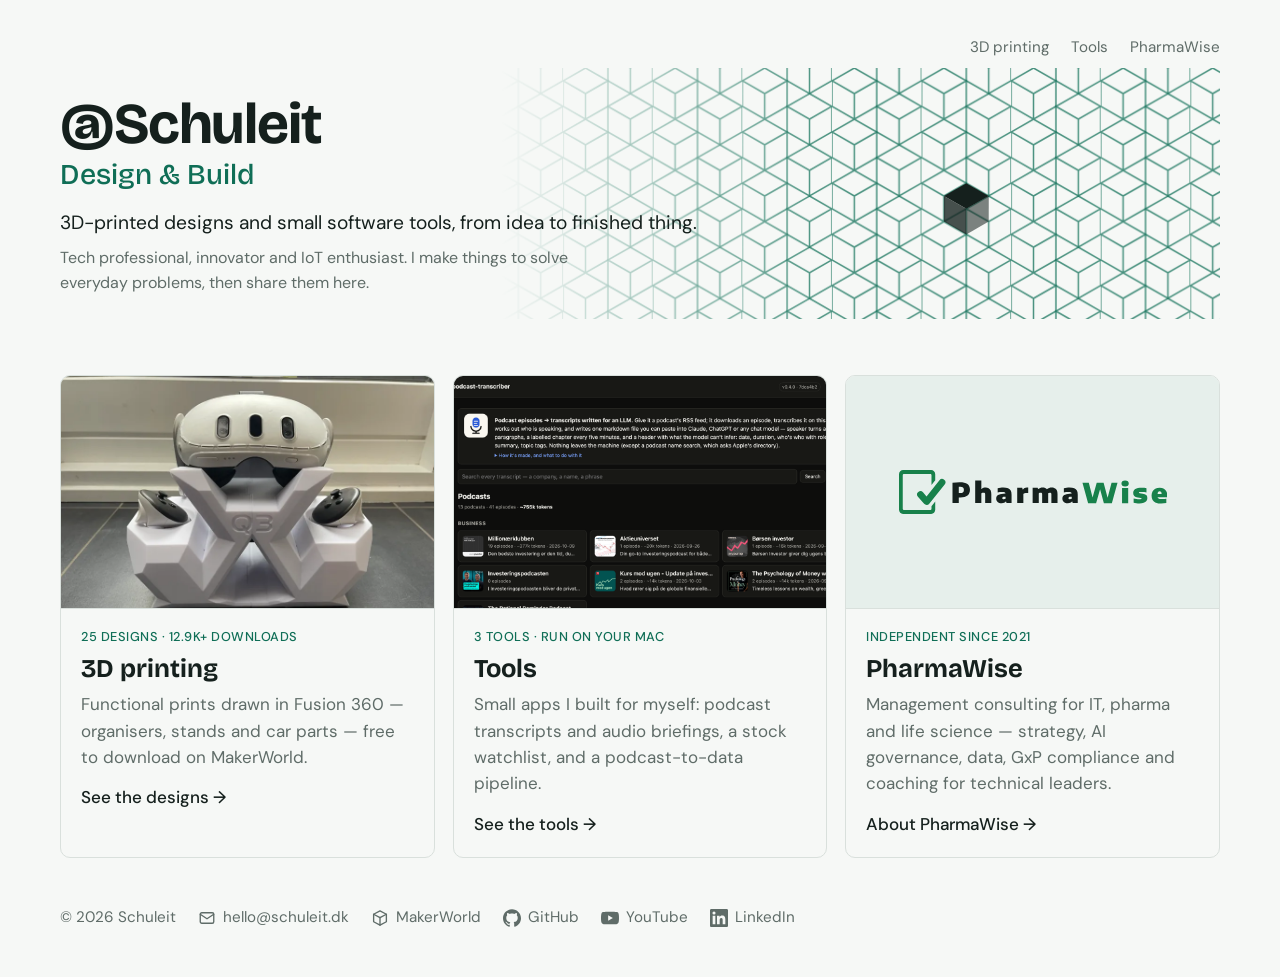
==== commit 8a9673aa: "Show MakerWorld downloads to one decimal (12.9k+) Co-Authored-By: Claude Opus 5.5 <noreply@anthropic" ====
--- a/index.html
+++ b/index.html
@@ -49,7 +49,7 @@
         <a href="/3d-printing/">
           <div class="pic"><img src="/img/quest-stand.webp" alt="Printed Meta Quest 2/3 stand" loading="lazy"></div>
           <div class="body">
-            <span class="fact"><span class="mw-models">25</span> designs · <span class="mw-downloads">12k+</span> downloads</span>
+            <span class="fact"><span class="mw-models">25</span> designs · <span class="mw-downloads">12.9k+</span> downloads</span>
             <h2>3D printing</h2>
             <p>Functional prints drawn in Fusion 360 — organisers, stands and car parts — free to download on MakerWorld.</p>
             <span class="go">See the designs →</span>
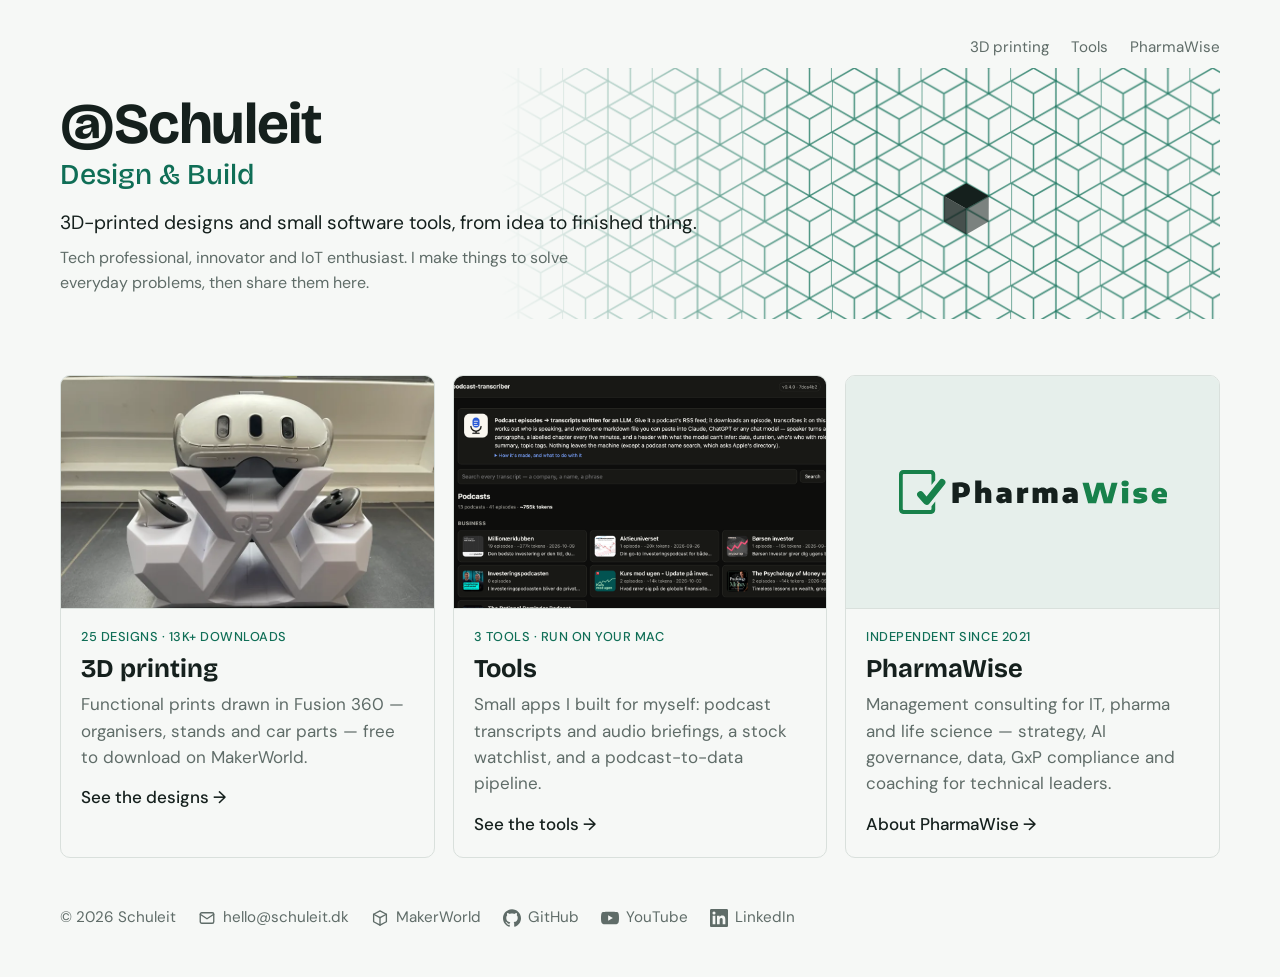
==== commit e7953bef: "MakerWorld figures refreshed (13k+ downloads) Co-Authored-By: Claude Opus 5.5 <noreply@anthropic.com" ====
--- a/index.html
+++ b/index.html
@@ -49,7 +49,7 @@
         <a href="/3d-printing/">
           <div class="pic"><img src="/img/quest-stand.webp" alt="Printed Meta Quest 2/3 stand" loading="lazy"></div>
           <div class="body">
-            <span class="fact"><span class="mw-models">25</span> designs · <span class="mw-downloads">12.9k+</span> downloads</span>
+            <span class="fact"><span class="mw-models">25</span> designs · <span class="mw-downloads">13k+</span> downloads</span>
             <h2>3D printing</h2>
             <p>Functional prints drawn in Fusion 360 — organisers, stands and car parts — free to download on MakerWorld.</p>
             <span class="go">See the designs →</span>
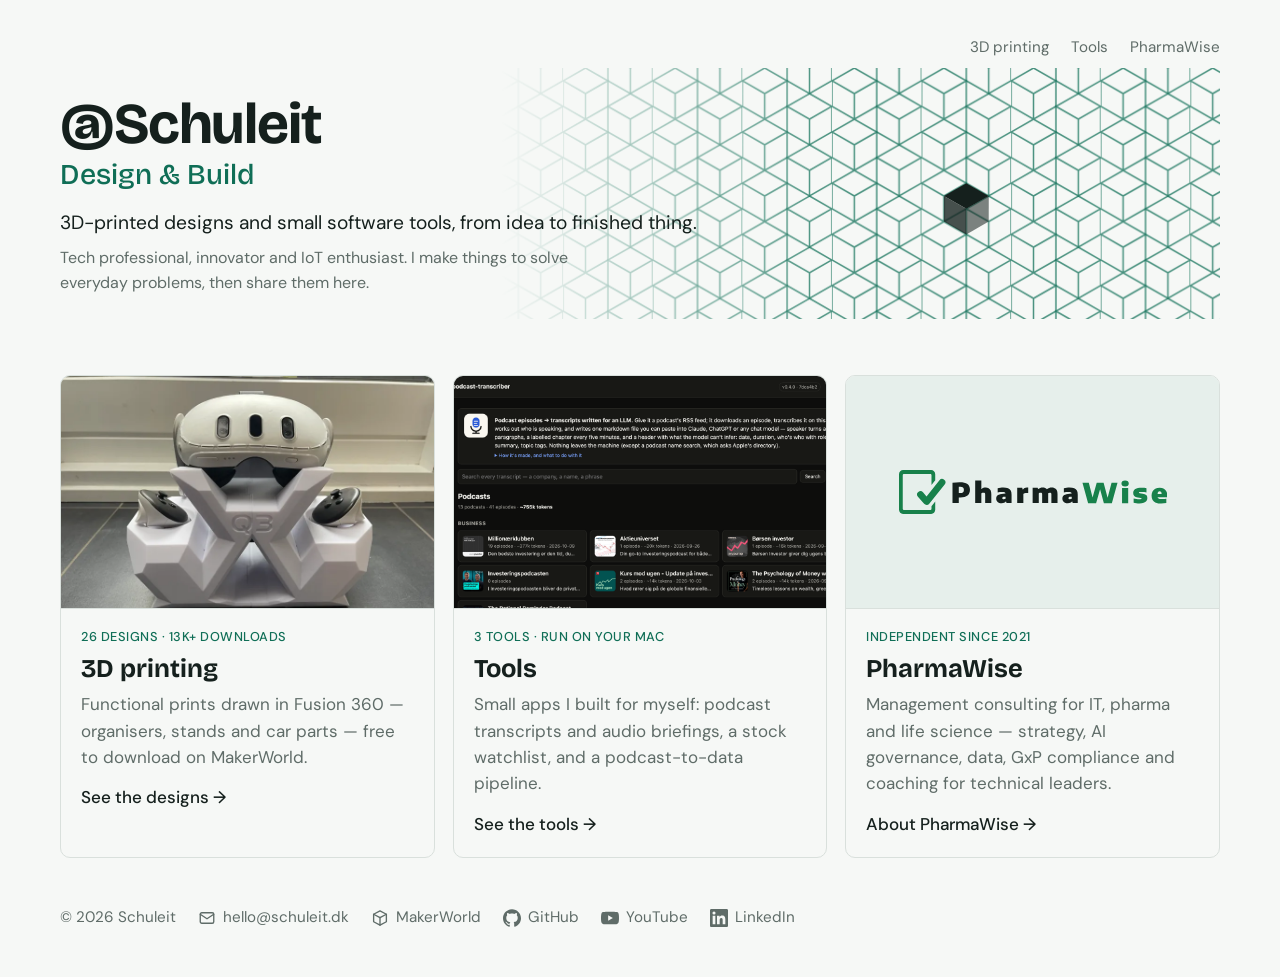
==== commit 84b50a18: "MakerWorld figures refreshed Co-Authored-By: Claude Opus 5.5 <noreply@anthropic.com>" ====
--- a/index.html
+++ b/index.html
@@ -49,7 +49,7 @@
         <a href="/3d-printing/">
           <div class="pic"><img src="/img/quest-stand.webp" alt="Printed Meta Quest 2/3 stand" loading="lazy"></div>
           <div class="body">
-            <span class="fact"><span class="mw-models">25</span> designs · <span class="mw-downloads">13k+</span> downloads</span>
+            <span class="fact"><span class="mw-models">26</span> designs · <span class="mw-downloads">13k+</span> downloads</span>
             <h2>3D printing</h2>
             <p>Functional prints drawn in Fusion 360 — organisers, stands and car parts — free to download on MakerWorld.</p>
             <span class="go">See the designs →</span>
